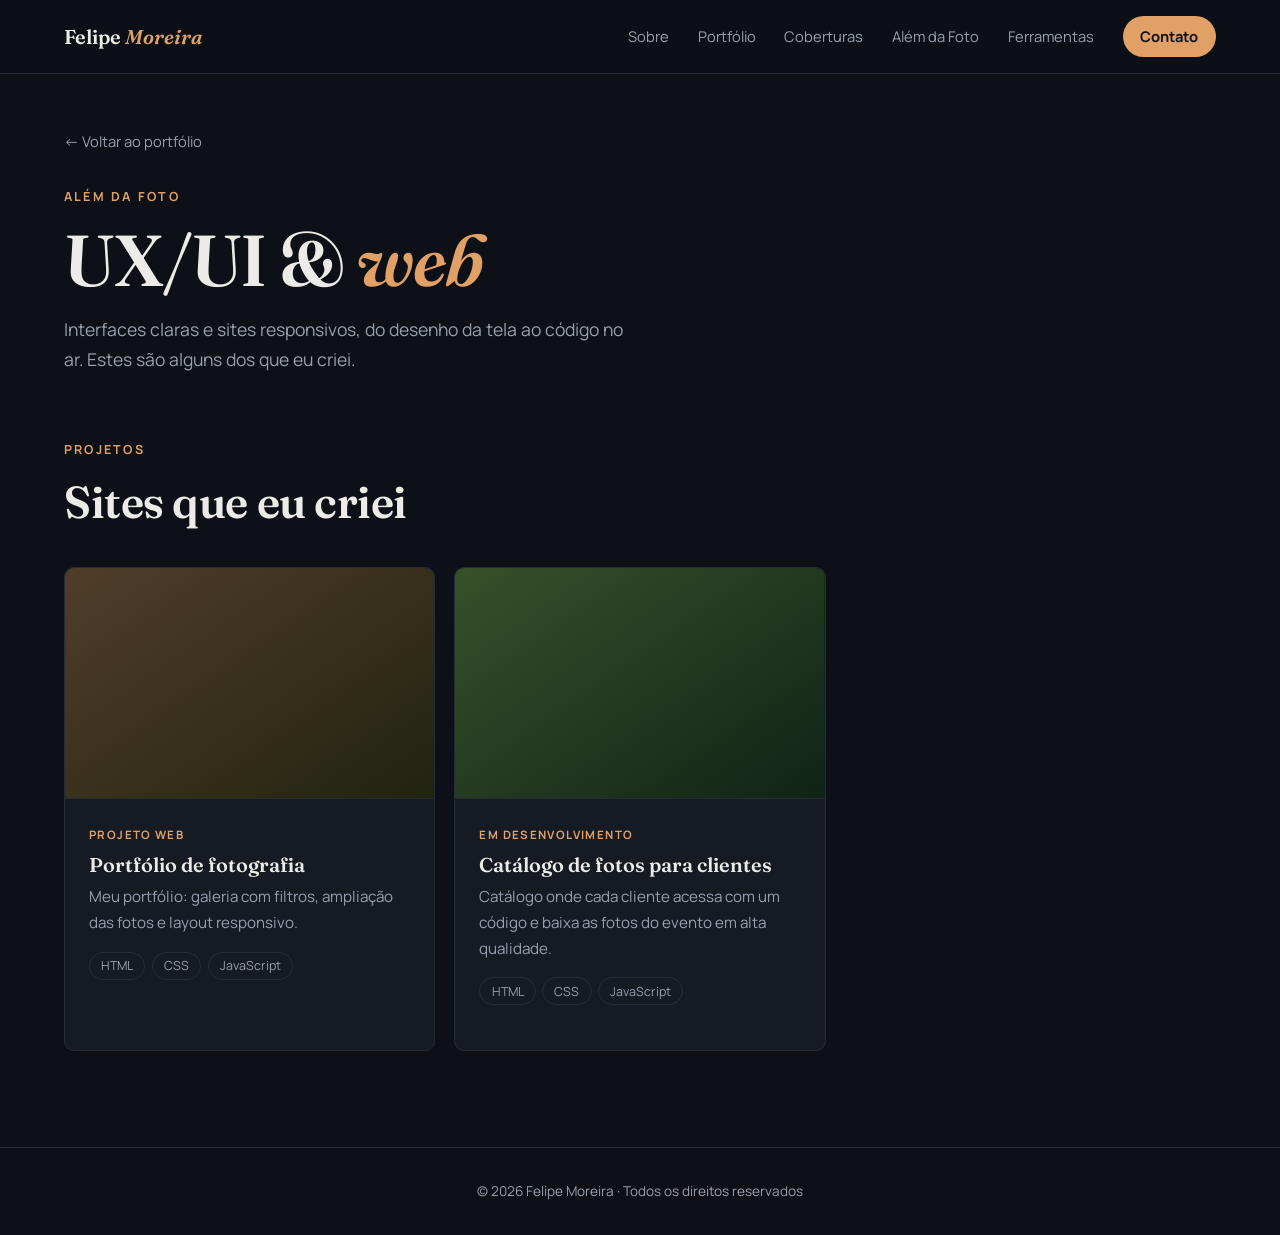
==== sites.html @ 352042ac "Add files via upload" ====
<!DOCTYPE html>
<html lang="pt-br">
<head>
<meta charset="UTF-8">
<meta name="viewport" content="width=device-width, initial-scale=1.0">
<title>UX/UI & web — Felipe Moreira</title>
<meta name="description" content="Sites e interfaces criados por Felipe Moreira em HTML, CSS e JavaScript.">
<link rel="icon" href="avatar.jpg">
<link rel="preconnect" href="https://fonts.googleapis.com">
<link rel="preconnect" href="https://fonts.gstatic.com" crossorigin>
<link href="https://fonts.googleapis.com/css2?family=Fraunces:ital,opsz,wght@0,9..144,400;0,9..144,600;1,9..144,400&family=Manrope:wght@400;500;700&display=swap" rel="stylesheet">
<link rel="stylesheet" href="style.css">
<link rel="stylesheet" href="paginas.css">
</head>
<body>

<header class="top">
  <a href="index.html#inicio" class="brand">Felipe <em>Moreira</em></a>
  <button class="burger" aria-label="Abrir menu" aria-expanded="false"><span></span><span></span></button>
  <nav id="menu">
    <a href="index.html#sobre">Sobre</a>
    <a href="index.html#portfolio">Portfólio</a>
    <a href="index.html#coberturas">Coberturas</a>
    <a href="index.html#servicos">Além da Foto</a>
    <a href="index.html#ferramentas">Ferramentas</a>
    <a href="index.html#contato" class="cta">Contato</a>
  </nav>
</header>

<main>
<section class="section sub">
  <a class="back" href="index.html#servicos">← Voltar ao portfólio</a>
  <p class="eyebrow">Além da foto</p>
  <h1 class="sub-title">UX/UI &amp; <em>web</em></h1>
  <p class="lead">Interfaces claras e sites responsivos, do desenho da tela ao código no ar. Estes são alguns dos que eu criei.</p>
</section>

<section class="section" style="padding-top:2rem">
  <div class="head reveal"><p class="eyebrow">Projetos</p><h2>Sites que eu criei</h2></div>
  <div id="sites" class="sgrid"></div>
</section>
</main>

<footer>© <span id="year"></span> Felipe Moreira · Todos os direitos reservados</footer>

<script src="paginas.js"></script>
<script>
/* ============================================================
   SEUS SITES: ajuste a lista abaixo.
   t = nome | d = descrição | tec = tecnologias | img = captura de tela
   (pasta "sites/") | url = endereço do site no ar | code = link do código
   (GitHub) | status = texto opcional (ex.: "Em desenvolvimento").
   Deixe url ou code vazio ("") e o botão correspondente não aparece.
   ============================================================ */
const sites = [
  { t: "Portfólio de fotografia", d: "Meu portfólio: galeria com filtros, ampliação das fotos e layout responsivo.", tec: ["HTML", "CSS", "JavaScript"], img: "sites/portfolio.jpg", url: "", code: "" },
  { t: "Catálogo de fotos para clientes", d: "Catálogo onde cada cliente acessa com um código e baixa as fotos do evento em alta qualidade.", tec: ["HTML", "CSS", "JavaScript"], img: "sites/catalogo.jpg", url: "", code: "", status: "Em desenvolvimento" }
];
const grid = document.getElementById("sites");
sites.forEach((s, n) => {
  const hue = (n * 70 + 30) % 360;
  const c = document.createElement("article");
  c.className = "scard"; c.style.animationDelay = n * 60 + "ms";
  c.innerHTML = `<div class="sshot" style="background-image:url('${s.img || ""}'),linear-gradient(145deg,hsl(${hue} 32% 24%),hsl(${(hue + 40) % 360} 40% 10%))"></div>
    <div class="sinfo"><span class="tag"></span><h3></h3><p></p><div class="chips"></div><div class="slinks"></div></div>`;
  c.querySelector(".tag").textContent = s.status || "Projeto web";
  c.querySelector("h3").textContent = s.t; c.querySelector("p").textContent = s.d;
  s.tec.forEach(x => { const i = document.createElement("span"); i.textContent = x; c.querySelector(".chips").append(i); });
  const links = c.querySelector(".slinks");
  if (s.url)  { const a = document.createElement("a"); a.className = "btn primary"; a.href = s.url;  a.target = "_blank"; a.rel = "noopener"; a.textContent = "Ver site ↗"; links.append(a); }
  if (s.code) { const a = document.createElement("a"); a.className = "btn";         a.href = s.code; a.target = "_blank"; a.rel = "noopener"; a.textContent = "Código";     links.append(a); }
  grid.append(c);
});
</script>
</body>
</html>
---- style.css ----
:root{
  --bg:#0d1016; --surface:#151a23; --line:#262d3a;
  --text:#ecebe7; --muted:#98a0ae; --accent:#e0a066;
  --serif:"Fraunces",Georgia,serif; --sans:"Manrope",system-ui,sans-serif;
}
*{box-sizing:border-box;margin:0;padding:0}
html{scroll-behavior:smooth;scroll-padding-top:80px}
body{background:var(--bg);color:var(--text);font:400 1rem/1.7 var(--sans);-webkit-font-smoothing:antialiased}
img{max-width:100%;display:block}
a{color:inherit;text-decoration:none}
em{font-family:var(--serif);font-style:italic;color:var(--accent)}
:focus-visible{outline:2px solid var(--accent);outline-offset:3px}

/* topo */
.top{position:fixed;inset:0 0 auto;z-index:20;display:flex;justify-content:space-between;align-items:center;
  padding:1rem clamp(1.2rem,5vw,4rem);background:rgba(13,16,22,.82);backdrop-filter:blur(12px);border-bottom:1px solid var(--line)}
.brand{font:600 1.25rem var(--serif)}
nav{display:flex;gap:1.8rem;align-items:center;font-size:.92rem}
nav a{color:var(--muted);transition:color .2s}
nav a:hover{color:var(--text)}
nav .cta{color:var(--bg);background:var(--accent);padding:.5rem 1.1rem;border-radius:99px;font-weight:700}
nav .cta:hover{color:var(--bg);filter:brightness(1.1)}
.burger{display:none;background:none;border:0;width:36px;height:36px;cursor:pointer;position:relative}
.burger span{position:absolute;left:7px;right:7px;height:2px;background:var(--text);transition:.25s}
.burger span:first-child{top:13px}.burger span:last-child{top:21px}
.burger[aria-expanded="true"] span:first-child{top:17px;transform:rotate(45deg)}
.burger[aria-expanded="true"] span:last-child{top:17px;transform:rotate(-45deg)}

/* hero */
.hero{min-height:100vh;display:grid;grid-template-columns:1.2fr .8fr;gap:3rem;align-items:center;
  padding:7rem clamp(1.2rem,5vw,4rem) 3rem;max-width:1300px;margin:auto}
.eyebrow{font-size:.78rem;letter-spacing:.18em;text-transform:uppercase;color:var(--accent);font-weight:700;margin-bottom:1rem}
h1{font:600 clamp(3rem,8vw,6.2rem)/1 var(--serif);letter-spacing:-.02em;margin-bottom:1.5rem}
h2{font:600 clamp(1.8rem,4vw,2.8rem)/1.15 var(--serif);letter-spacing:-.01em;max-width:22ch}
.lead{color:var(--muted);font-size:1.1rem;max-width:52ch;margin-bottom:2rem}
.actions{display:flex;gap:1rem;flex-wrap:wrap}
.btn{padding:.85rem 1.6rem;border-radius:99px;border:1px solid var(--line);font-weight:700;font-size:.95rem;transition:.2s}
.btn:hover{border-color:var(--accent);color:var(--accent)}
.btn.primary{background:var(--accent);color:var(--bg);border-color:var(--accent)}
.btn.primary:hover{color:var(--bg);filter:brightness(1.1)}
.hero-avatar{width:min(100%,400px);justify-self:center;border-radius:50%;box-shadow:0 30px 80px rgba(0,0,0,.5),0 0 0 1px var(--line)}

/* seções */
.section{max-width:1300px;margin:auto;padding:6rem clamp(1.2rem,5vw,4rem)}
.head{margin-bottom:2.5rem}

/* galeria */
.filters{display:flex;gap:.6rem;flex-wrap:wrap;margin-bottom:2rem}
.chip{background:none;border:1px solid var(--line);color:var(--muted);padding:.5rem 1.2rem;border-radius:99px;
  font:500 .9rem var(--sans);cursor:pointer;transition:.2s}
.chip:hover{color:var(--text);border-color:var(--muted)}
.chip.active{background:var(--text);color:var(--bg);border-color:var(--text)}
.gallery{columns:3 280px;column-gap:1rem}
.photo{break-inside:avoid;margin-bottom:1rem;position:relative;overflow:hidden;border-radius:6px;cursor:zoom-in;
  background:var(--surface);animation:fade .5s both}
.photo img,.ph{width:100%;transition:transform .6s}
.photo:hover img,.photo:hover .ph{transform:scale(1.04)}
.ph{display:flex;align-items:flex-end;padding:1rem;font:italic 1rem var(--serif);color:rgba(255,255,255,.75)}
.ph.tall{aspect-ratio:4/5}.ph.wide{aspect-ratio:3/2}.ph.square{aspect-ratio:1}
.photo figcaption{position:absolute;inset:auto 0 0;padding:2.5rem 1rem .9rem;font-size:.85rem;
  background:linear-gradient(transparent,rgba(0,0,0,.75));opacity:0;transition:opacity .3s}
.photo:hover figcaption{opacity:1}
@keyframes fade{from{opacity:0;transform:translateY(12px)}}

/* sobre */

.about-grid{display:grid;gap:1.4rem;max-width:68ch;color:var(--muted);font-size:1.08rem}
.about-grid p:first-child{color:var(--text);font:400 1.3rem/1.6 var(--serif)}
.about-grid strong{color:var(--text)}

/* cards */
.cards{display:grid;grid-template-columns:repeat(auto-fit,minmax(280px,1fr));gap:1rem}
.card{background:var(--surface);border:1px solid var(--line);border-radius:10px;padding:2rem;transition:.3s}
.card:hover{border-color:var(--accent);transform:translateY(-4px)}
.card span{font:italic 1.4rem var(--serif);color:var(--accent)}
.card h3{font:600 1.3rem var(--serif);margin:.8rem 0 .5rem}
.card p{color:var(--muted);font-size:.97rem}

/* ferramentas */
.tools{list-style:none;display:flex;flex-wrap:wrap;gap:.7rem}
.tools li{border:1px solid var(--line);background:var(--surface);padding:.6rem 1.3rem;border-radius:99px;font-weight:500}

/* contato */
.contact{text-align:center;border-top:1px solid var(--line)}
.contact h2,.contact .lead{margin-inline:auto}
.mail{display:inline-block;font:600 clamp(1.4rem,4vw,2.4rem) var(--serif);color:var(--accent);
  border-bottom:1px solid var(--accent);margin-bottom:2rem}
.social{list-style:none;display:flex;gap:2rem;justify-content:center;color:var(--muted)}
.social a:hover{color:var(--text)}
footer{text-align:center;color:var(--muted);font-size:.85rem;padding:2rem;border-top:1px solid var(--line)}

/* lightbox */
.lightbox{position:fixed;inset:0;z-index:50;background:rgba(5,7,10,.94);display:flex;align-items:center;justify-content:center;padding:2rem}
.lightbox[hidden]{display:none}
.lightbox figure{max-width:min(90vw,1100px);text-align:center}
#lb-media img,#lb-media .ph{max-height:78vh;max-width:100%;margin:auto;border-radius:6px}
#lb-media .ph{width:min(80vw,760px);max-height:78vh}
#lb-cap{margin-top:1rem;color:var(--muted)}
.lb-close,.lb-nav{position:absolute;background:none;border:0;color:var(--text);cursor:pointer;font-size:2.6rem;line-height:1;padding:1rem}
.lb-close{top:.5rem;right:1rem}.prev{left:.5rem}.next{right:.5rem}
.lb-nav:hover,.lb-close:hover{color:var(--accent)}

/* reveal */
.reveal{opacity:0;transform:translateY(24px);transition:opacity .8s,transform .8s}
.reveal.in{opacity:1;transform:none}

@media (max-width:820px){
  .burger{display:block}
  nav{position:absolute;top:100%;left:0;right:0;flex-direction:column;gap:1.2rem;padding:1.5rem;
    background:var(--bg);border-bottom:1px solid var(--line);display:none}
  nav.open{display:flex}
  .hero{grid-template-columns:1fr;text-align:center;padding-top:6.5rem}
  .hero-text{order:2}.hero-avatar{order:1;width:min(70%,280px)}
  .lead{margin-inline:auto}.actions{justify-content:center}
  h2{max-width:none}
}
@media (prefers-reduced-motion:reduce){
  html{scroll-behavior:auto}
  *{animation:none!important;transition:none!important}
  .reveal{opacity:1;transform:none}
}
---- paginas.css ----
/* ===== Páginas internas: Vídeo & edição e UX/UI & web ===== */
.sub{padding-top:8rem;padding-bottom:2rem}
.sub-title{font:600 clamp(2.4rem,6vw,4.5rem)/1.05 var(--serif);letter-spacing:-.02em;margin-bottom:1rem}
.sub .lead{margin-bottom:0}
.back{display:inline-block;color:var(--muted);margin-bottom:2rem;font-size:.92rem;transition:color .2s}
.back:hover{color:var(--accent)}
.tag{display:inline-block;font-size:.72rem;letter-spacing:.12em;text-transform:uppercase;color:var(--accent);font-weight:700;margin-bottom:.5rem}

/* vídeos */
.vgrid{display:grid;grid-template-columns:repeat(auto-fill,minmax(300px,1fr));gap:1.2rem}
.vcard{background:var(--surface);border:1px solid var(--line);border-radius:10px;overflow:hidden;cursor:pointer;
  text-align:left;color:inherit;font:inherit;padding:0;width:100%;transition:.3s;animation:fade .5s both}
.vcard:hover{border-color:var(--accent);transform:translateY(-4px)}
.vthumb{aspect-ratio:16/9;display:flex;align-items:center;justify-content:center;background-size:cover;background-position:center}
.play{width:56px;height:56px;border-radius:50%;background:rgba(13,16,22,.75);border:1px solid rgba(255,255,255,.3);
  display:flex;align-items:center;justify-content:center}
.play::before{content:"";border-left:16px solid var(--text);border-top:10px solid transparent;border-bottom:10px solid transparent;margin-left:4px}
.vinfo{padding:1.1rem 1.3rem 1.3rem}
.vinfo h3{font:600 1.15rem var(--serif);margin-bottom:.3rem}
.vinfo p{color:var(--muted);font-size:.92rem}
.lightbox video,.lightbox iframe{width:min(90vw,1000px);aspect-ratio:16/9;max-height:78vh;border:0;border-radius:6px;background:#000}
.vmsg{color:var(--muted);padding:3rem 1rem}

/* antes e depois */
.bagrid{display:grid;grid-template-columns:repeat(auto-fit,minmax(320px,1fr));gap:1.2rem}
.ba{animation:fade .5s both}
.ba-box{position:relative;aspect-ratio:3/2;overflow:hidden;border-radius:10px;border:1px solid var(--line);
  background:linear-gradient(90deg,#2a2f3a 50%,#4a3526 50%);--p:50%}
.ba-box img{position:absolute;inset:0;width:100%;height:100%;object-fit:cover}
.ba-box .a{clip-path:inset(0 0 0 var(--p))}
.ba-line{position:absolute;top:0;bottom:0;left:var(--p);width:2px;background:var(--text);pointer-events:none}
.ba-box input{position:absolute;inset:0;width:100%;height:100%;opacity:0;cursor:ew-resize;margin:0}
.ba-lab{position:absolute;bottom:.8rem;font-size:.75rem;background:rgba(13,16,22,.75);padding:.2rem .7rem;border-radius:99px;pointer-events:none}
.ba-lab.l{left:.8rem}.ba-lab.r{right:.8rem}
.ba figcaption{margin-top:.7rem;color:var(--muted);font-size:.92rem}
.ba figcaption strong{color:var(--text);font-weight:700}

/* sites */
.sgrid{display:grid;grid-template-columns:repeat(auto-fill,minmax(320px,1fr));gap:1.2rem}
.scard{background:var(--surface);border:1px solid var(--line);border-radius:10px;overflow:hidden;transition:.3s;animation:fade .5s both}
.scard:hover{border-color:var(--accent);transform:translateY(-4px)}
.sshot{aspect-ratio:16/10;background-size:cover;background-position:top center;border-bottom:1px solid var(--line)}
.sinfo{padding:1.3rem 1.5rem 1.6rem}
.sinfo h3{font:600 1.25rem var(--serif);margin-bottom:.4rem}
.sinfo p{color:var(--muted);font-size:.95rem;margin-bottom:1rem}
.chips{display:flex;flex-wrap:wrap;gap:.4rem;margin-bottom:1.2rem}
.chips span{border:1px solid var(--line);padding:.15rem .7rem;border-radius:99px;font-size:.78rem;color:var(--muted)}
.slinks{display:flex;gap:.7rem;flex-wrap:wrap}
.slinks .btn{padding:.55rem 1.2rem;font-size:.88rem}
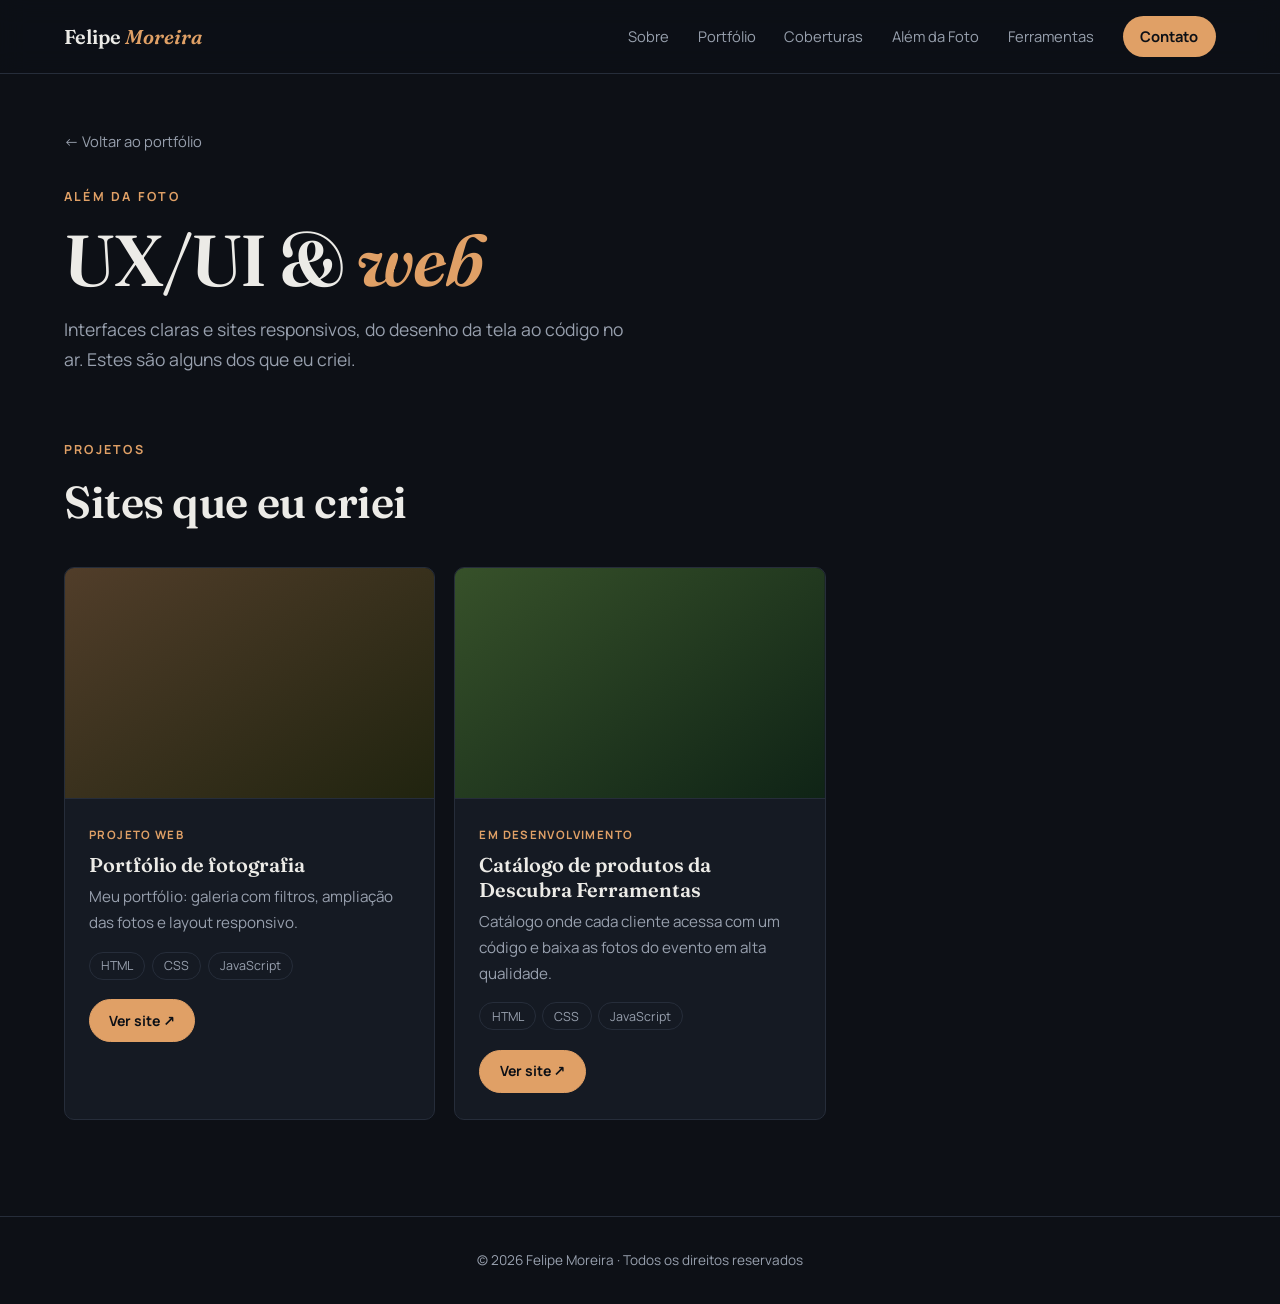
==== commit 35d91ea2: "Update sites.html" ====
--- a/sites.html
+++ b/sites.html
@@ -53,8 +53,8 @@
    Deixe url ou code vazio ("") e o botão correspondente não aparece.
    ============================================================ */
 const sites = [
-  { t: "Portfólio de fotografia", d: "Meu portfólio: galeria com filtros, ampliação das fotos e layout responsivo.", tec: ["HTML", "CSS", "JavaScript"], img: "sites/portfolio.jpg", url: "", code: "" },
-  { t: "Catálogo de fotos para clientes", d: "Catálogo onde cada cliente acessa com um código e baixa as fotos do evento em alta qualidade.", tec: ["HTML", "CSS", "JavaScript"], img: "sites/catalogo.jpg", url: "", code: "", status: "Em desenvolvimento" }
+  { t: "Portfólio de fotografia", d: "Meu portfólio: galeria com filtros, ampliação das fotos e layout responsivo.", tec: ["HTML", "CSS", "JavaScript"], img: "sites/portfolio.png", url: "https://felipesilvaceet-bot.github.io/site/", code: "" },
+  { t: "Catálogo de produtos da Descubra Ferramentas", d: "Catálogo onde cada cliente acessa com um código e baixa as fotos do evento em alta qualidade.", tec: ["HTML", "CSS", "JavaScript"], img: "sites/catalogo.jpg", url: "https://felipesilvaceet-bot.github.io/descubraferramentas/", code: "", status: "Em desenvolvimento" }
 ];
 const grid = document.getElementById("sites");
 sites.forEach((s, n) => {
--- a/style.css
+++ b/style.css
@@ -118,4 +118,8 @@
   html{scroll-behavior:auto}
   *{animation:none!important;transition:none!important}
   .reveal{opacity:1;transform:none}
-}+}
+
+/* cards clicáveis (Vídeo & edição e UX/UI & web) */
+.card-link{display:block}
+.card-link .card{height:100%}
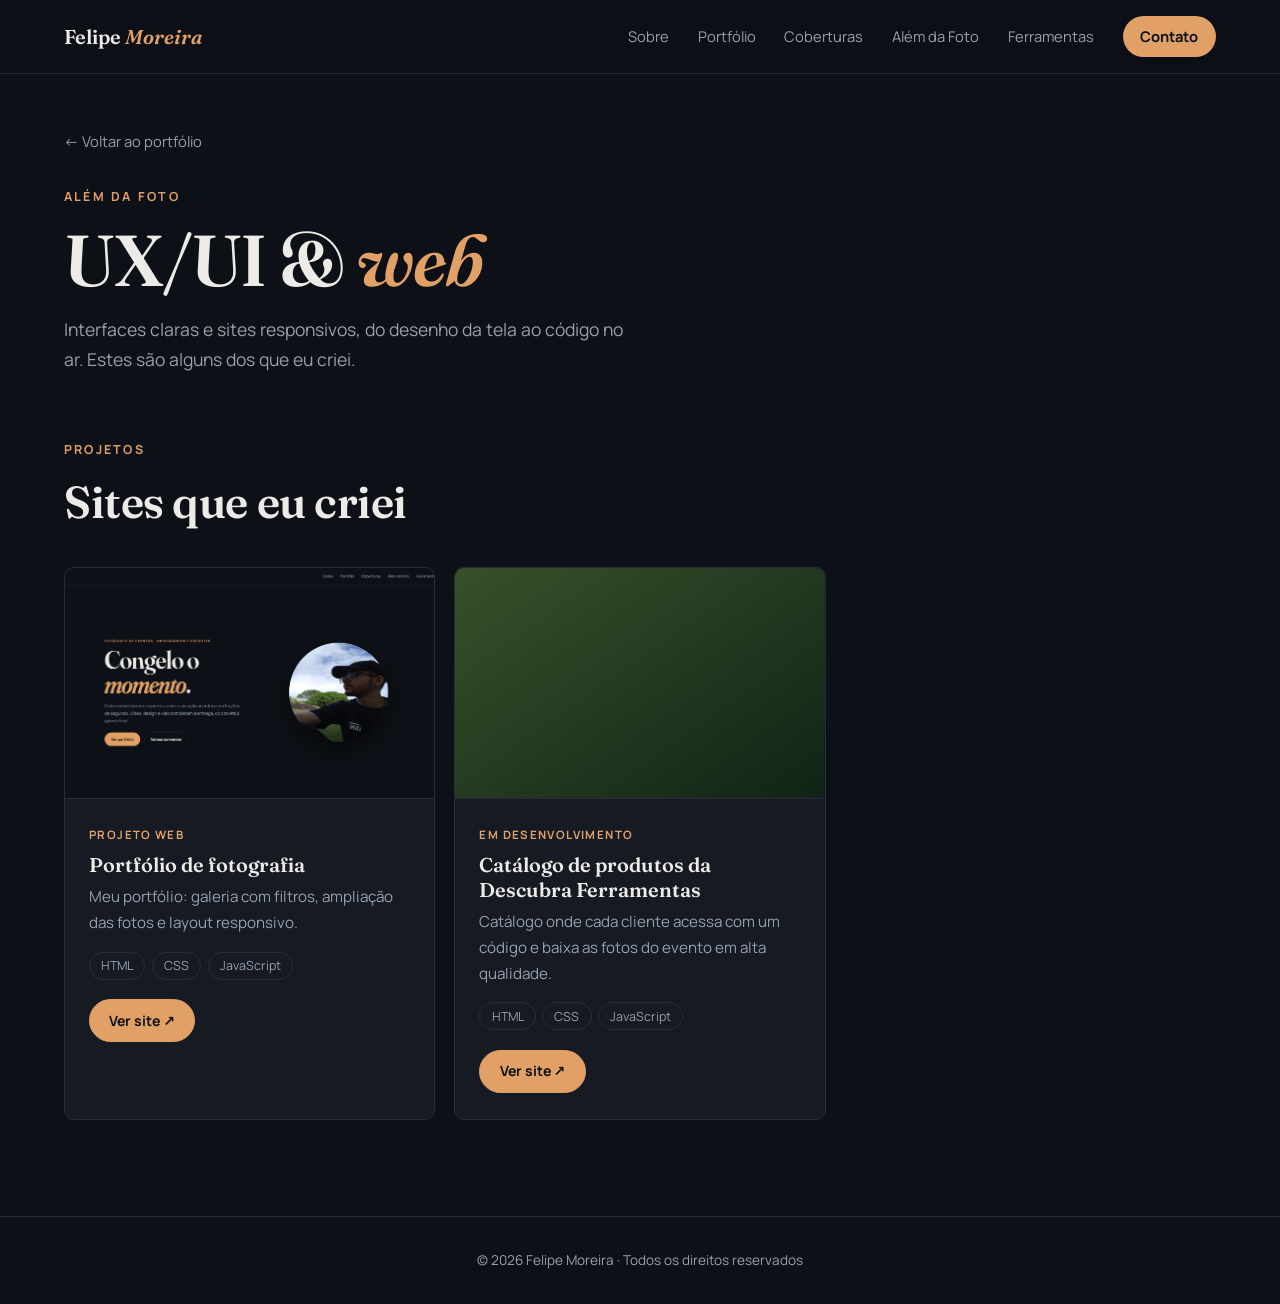
==== commit c3347d96: "Update sites.html" ====
--- a/sites.html
+++ b/sites.html
@@ -54,7 +54,7 @@
    ============================================================ */
 const sites = [
   { t: "Portfólio de fotografia", d: "Meu portfólio: galeria com filtros, ampliação das fotos e layout responsivo.", tec: ["HTML", "CSS", "JavaScript"], img: "sites/portfolio.png", url: "https://felipesilvaceet-bot.github.io/site/", code: "" },
-  { t: "Catálogo de produtos da Descubra Ferramentas", d: "Catálogo onde cada cliente acessa com um código e baixa as fotos do evento em alta qualidade.", tec: ["HTML", "CSS", "JavaScript"], img: "sites/catalogo.jpg", url: "https://felipesilvaceet-bot.github.io/descubraferramentas/", code: "", status: "Em desenvolvimento" }
+  { t: "Catálogo de produtos da Descubra Ferramentas", d: "Catálogo onde cada cliente acessa com um código e baixa as fotos do evento em alta qualidade.", tec: ["HTML", "CSS", "JavaScript"], img: "sites/catalogo.png", url: "https://felipesilvaceet-bot.github.io/descubraferramentas/", code: "", status: "Em desenvolvimento" }
 ];
 const grid = document.getElementById("sites");
 sites.forEach((s, n) => {
